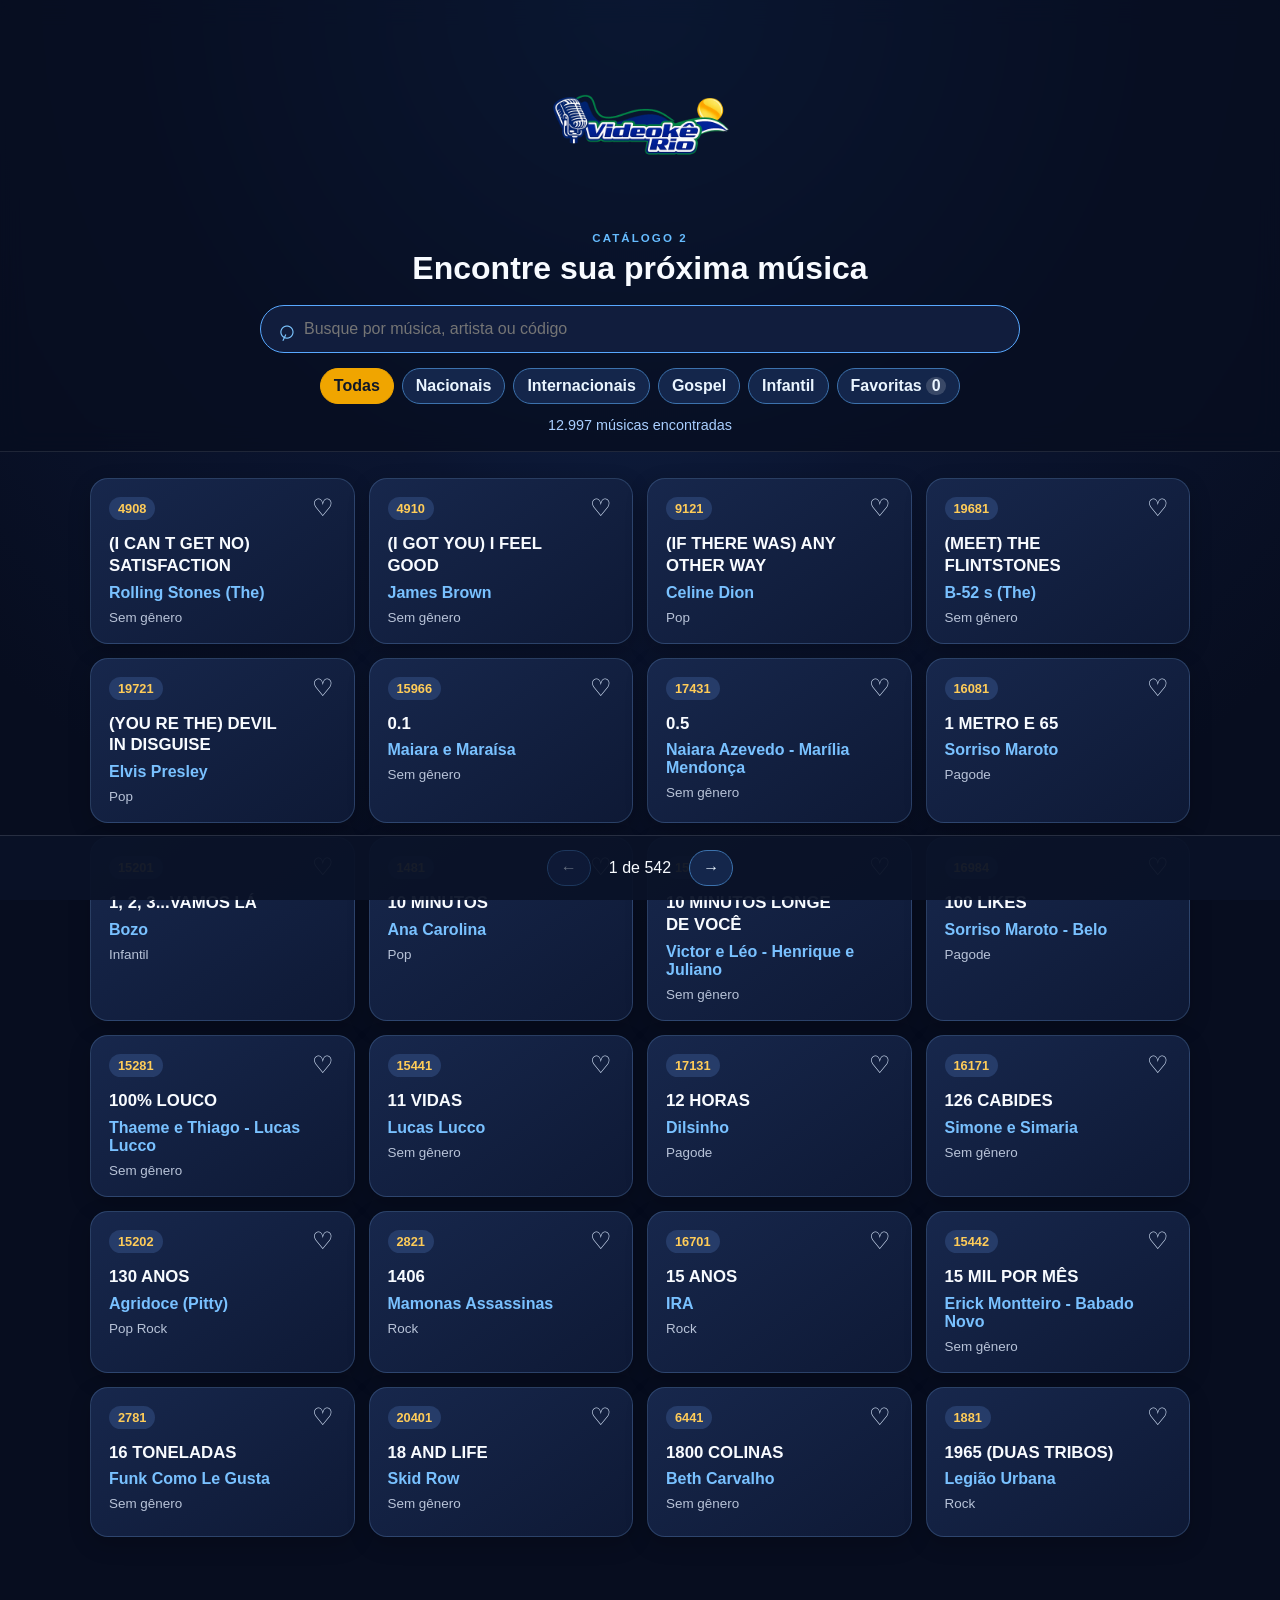
==== Catalogo2/index.html @ ab934371 "Criar Catalogo2" ====
<!doctype html>
<html lang="pt-BR">
<head><meta charset="utf-8"><meta name="viewport" content="width=device-width,initial-scale=1"><meta name="theme-color" content="#0b1530"><title>Catálogo 2 | Videokê Rio</title><link rel="icon" href="../assets/logo.png"><link rel="stylesheet" href="style.css"></head>
<body>
<header class="hero"><img class="logo" src="../assets/logo.png" alt="Videokê Rio"><p class="eyebrow">CATÁLOGO 2</p><h1>Encontre sua próxima música</h1><label class="search" for="busca"><span aria-hidden="true">⌕</span><input id="busca" type="search" placeholder="Busque por música, artista ou código" autocomplete="off"></label><nav class="filters" aria-label="Filtros do catálogo"><button class="filter active" data-filter="todas">Todas</button><button class="filter" data-filter="nacionais">Nacionais</button><button class="filter" data-filter="internacionais">Internacionais</button><button class="filter" data-filter="gospel">Gospel</button><button class="filter" data-filter="infantil">Infantil</button><button class="filter" data-filter="favoritas">Favoritas <span id="favorite-count">0</span></button></nav><p id="summary" class="summary" aria-live="polite">Carregando músicas…</p></header>
<main><section id="catalog" class="catalog" aria-live="polite"></section><p id="empty" class="empty" hidden>Nenhuma música encontrada.</p></main>
<footer class="pager" aria-label="Paginação"><button id="previous" type="button" aria-label="Página anterior">←</button><span id="page">1 de 1</span><button id="next" type="button" aria-label="Próxima página">→</button></footer><script src="script.js"></script>
</body></html>
---- Catalogo2/style.css ----
:root{color-scheme:dark;font-family:Inter,Segoe UI,Arial,sans-serif;background:#070d1f;color:#f8fbff}*{box-sizing:border-box}body{margin:0;padding-bottom:84px;background:radial-gradient(circle at top,#183b73 0,#0b1530 32rem,#070d1f 58rem)}.hero{padding:26px 20px 18px;text-align:center;background:rgba(7,13,31,.78);border-bottom:1px solid rgba(255,255,255,.1);position:sticky;top:0;z-index:2;backdrop-filter:blur(12px)}.logo{display:block;width:min(300px,74vw);height:auto;margin:0 auto 6px}.eyebrow{margin:0;color:#66bcff;letter-spacing:.18em;font-size:.72rem;font-weight:800}h1{margin:6px 0 18px;font-size:clamp(1.35rem,4vw,2rem)}.search{max-width:760px;margin:auto;display:flex;align-items:center;gap:10px;padding:0 16px;border:1px solid #58a8ff;border-radius:999px;background:#111d3d}.search span{font-size:1.8rem;color:#7cc5ff;transform:rotate(-20deg)}.search input{width:100%;border:0;outline:0;background:transparent;color:inherit;padding:14px 0;font-size:1rem}.filters{display:flex;justify-content:center;flex-wrap:wrap;gap:8px;max-width:960px;margin:15px auto 0}.filter,.pager button{border:1px solid #3c72ad;border-radius:999px;background:#14264b;color:#eaf5ff;cursor:pointer;font:inherit;font-weight:700;padding:8px 13px}.filter:hover,.pager button:hover,.filter.active{background:#f0a500;border-color:#f0a500;color:#101827}.filter span{display:inline-grid;place-items:center;min-width:1.25em;padding:0 3px;border-radius:999px;background:rgba(255,255,255,.16)}.summary{margin:13px 0 0;color:#a9cfff;font-size:.9rem}main{width:min(1100px,94vw);margin:26px auto}.catalog{display:grid;grid-template-columns:repeat(auto-fill,minmax(260px,1fr));gap:14px}.song{position:relative;min-height:150px;padding:18px;border:1px solid rgba(139,193,255,.2);border-radius:18px;background:linear-gradient(145deg,#17274c,#0e1935);box-shadow:0 7px 22px rgba(0,0,0,.2)}.code{display:inline-block;padding:4px 9px;border-radius:999px;color:#ffcc58;background:#263c69;font-size:.8rem;font-weight:800}.song h2{margin:13px 38px 7px 0;font-size:1.05rem;line-height:1.3;text-transform:uppercase}.artist{margin:0;color:#79c1ff;font-weight:700}.genre{margin:8px 0 0;color:#b8c3d8;font-size:.84rem}.favorite{position:absolute;top:14px;right:14px;border:0;background:transparent;color:#dbeaff;cursor:pointer;font-size:1.5rem}.favorite.saved{color:#ff6382}.empty{padding:55px 0;text-align:center;color:#b8c3d8}.pager{position:fixed;inset:auto 0 0;z-index:3;display:flex;justify-content:center;align-items:center;gap:18px;padding:14px;background:rgba(10,18,39,.95);border-top:1px solid rgba(255,255,255,.12)}.pager button:disabled{opacity:.4;cursor:default}@media(max-width:580px){.hero{padding:16px 12px 13px}.logo{width:220px}.filters{gap:6px}.filter{padding:7px 10px;font-size:.8rem}.catalog{grid-template-columns:1fr}}
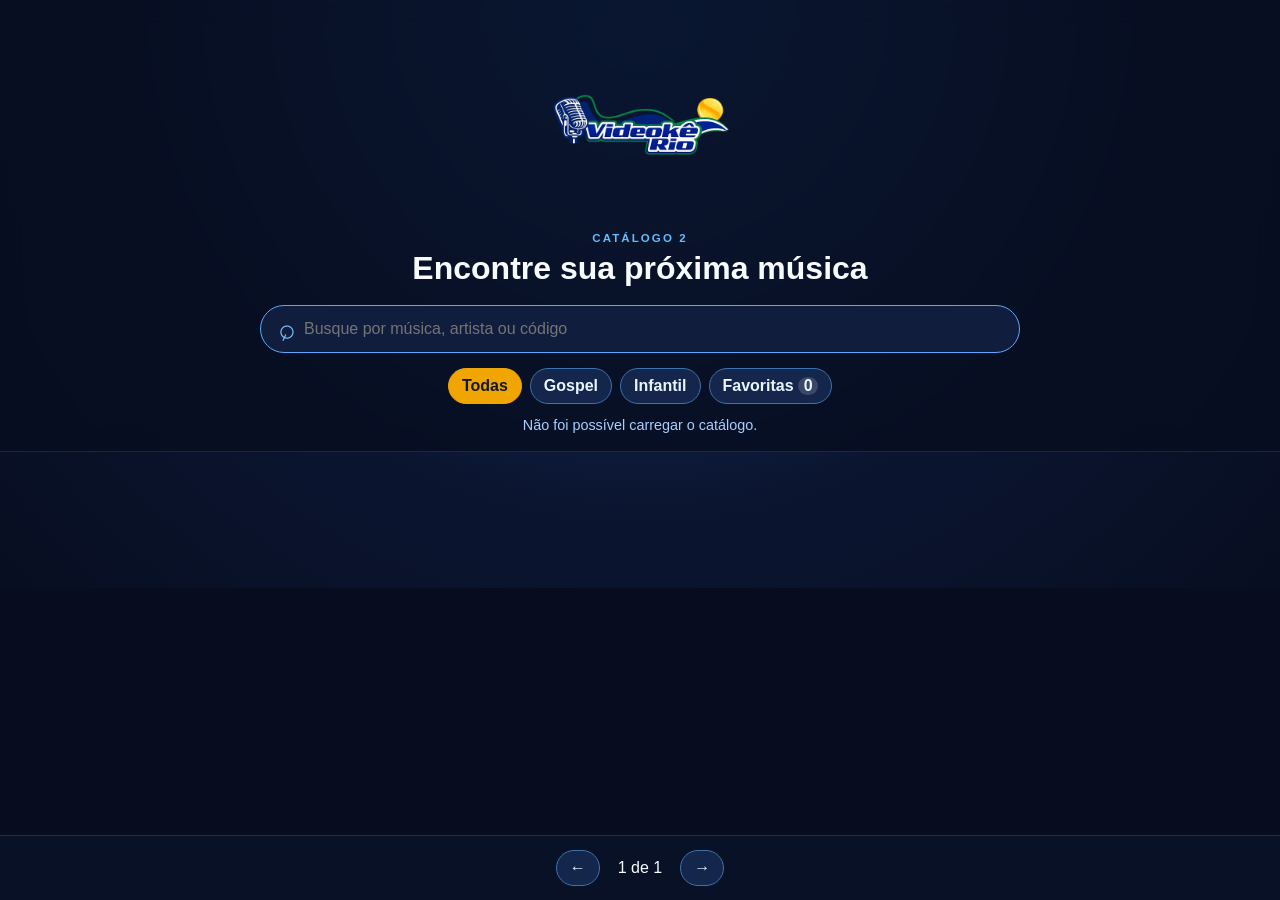
==== commit d336749e: "Atualizar Catalogo2 com nova lista de músicas" ====
--- a/Catalogo2/index.html
+++ b/Catalogo2/index.html
@@ -2,7 +2,7 @@
 <html lang="pt-BR">
 <head><meta charset="utf-8"><meta name="viewport" content="width=device-width,initial-scale=1"><meta name="theme-color" content="#0b1530"><title>Catálogo 2 | Videokê Rio</title><link rel="icon" href="../assets/logo.png"><link rel="stylesheet" href="style.css"></head>
 <body>
-<header class="hero"><img class="logo" src="../assets/logo.png" alt="Videokê Rio"><p class="eyebrow">CATÁLOGO 2</p><h1>Encontre sua próxima música</h1><label class="search" for="busca"><span aria-hidden="true">⌕</span><input id="busca" type="search" placeholder="Busque por música, artista ou código" autocomplete="off"></label><nav class="filters" aria-label="Filtros do catálogo"><button class="filter active" data-filter="todas">Todas</button><button class="filter" data-filter="nacionais">Nacionais</button><button class="filter" data-filter="internacionais">Internacionais</button><button class="filter" data-filter="gospel">Gospel</button><button class="filter" data-filter="infantil">Infantil</button><button class="filter" data-filter="favoritas">Favoritas <span id="favorite-count">0</span></button></nav><p id="summary" class="summary" aria-live="polite">Carregando músicas…</p></header>
+<header class="hero"><img class="logo" src="../assets/logo.png" alt="Videokê Rio"><p class="eyebrow">CATÁLOGO 2</p><h1>Encontre sua próxima música</h1><label class="search" for="busca"><span aria-hidden="true">⌕</span><input id="busca" type="search" placeholder="Busque por música, artista ou código" autocomplete="off"></label><nav class="filters" aria-label="Filtros do catálogo"><button class="filter active" data-filter="todas">Todas</button><button class="filter" data-filter="gospel">Gospel</button><button class="filter" data-filter="infantil">Infantil</button><button class="filter" data-filter="favoritas">Favoritas <span id="favorite-count">0</span></button></nav><p id="summary" class="summary" aria-live="polite">Carregando músicas…</p></header>
 <main><section id="catalog" class="catalog" aria-live="polite"></section><p id="empty" class="empty" hidden>Nenhuma música encontrada.</p></main>
 <footer class="pager" aria-label="Paginação"><button id="previous" type="button" aria-label="Página anterior">←</button><span id="page">1 de 1</span><button id="next" type="button" aria-label="Próxima página">→</button></footer><script src="script.js"></script>
 </body></html>
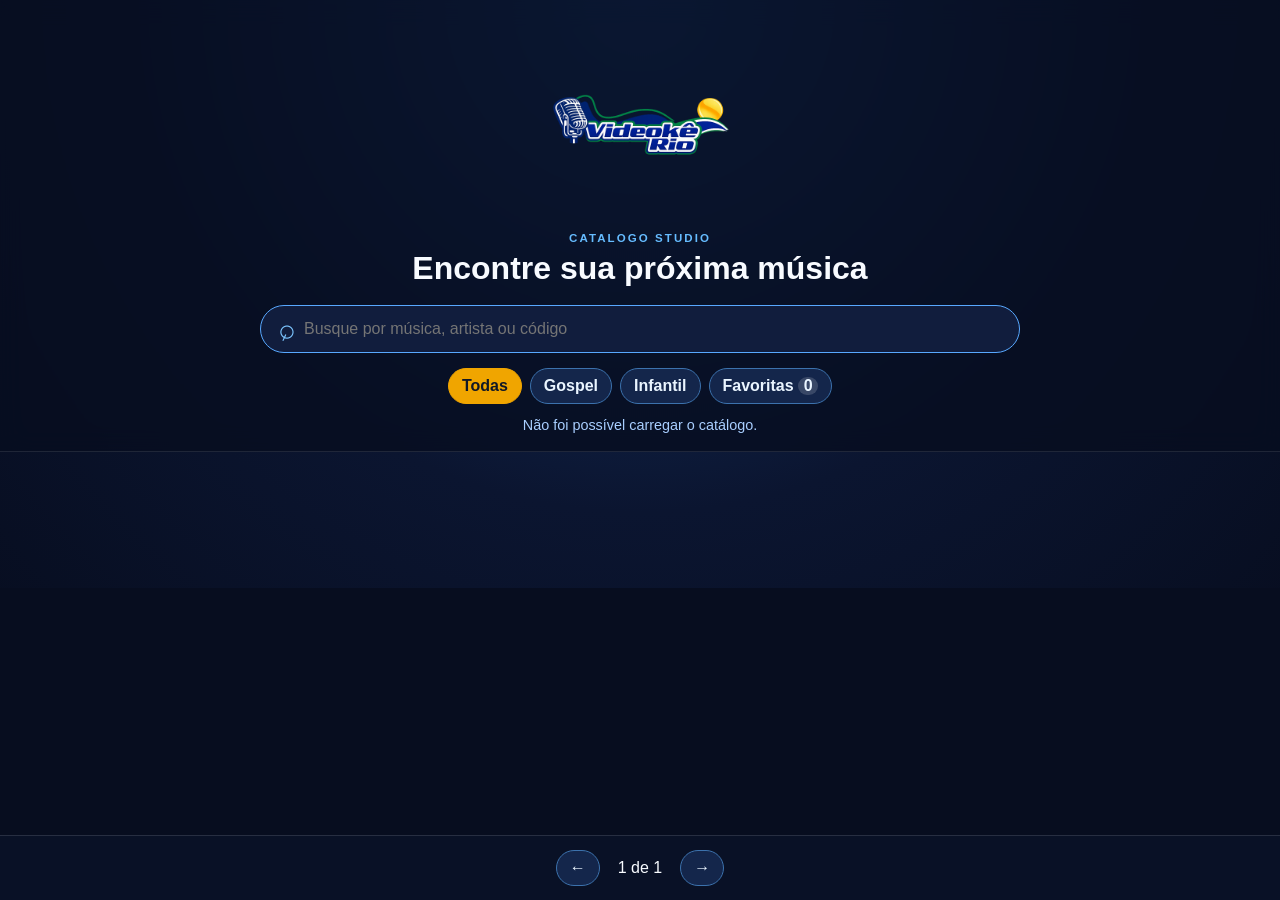
==== commit 2ba1486f: "Renomear Catalogo2 para CATALOGO STUDIO" ====
--- a/Catalogo2/index.html
+++ b/Catalogo2/index.html
@@ -1,8 +1,8 @@
 <!doctype html>
 <html lang="pt-BR">
-<head><meta charset="utf-8"><meta name="viewport" content="width=device-width,initial-scale=1"><meta name="theme-color" content="#0b1530"><title>Catálogo 2 | Videokê Rio</title><link rel="icon" href="../assets/logo.png"><link rel="stylesheet" href="style.css"></head>
+<head><meta charset="utf-8"><meta name="viewport" content="width=device-width,initial-scale=1"><meta name="theme-color" content="#0b1530"><title>CATALOGO STUDIO | Videokê Rio</title><link rel="icon" href="../assets/logo.png"><link rel="stylesheet" href="style.css?v=20260727-mobile"></head>
 <body>
-<header class="hero"><img class="logo" src="../assets/logo.png" alt="Videokê Rio"><p class="eyebrow">CATÁLOGO 2</p><h1>Encontre sua próxima música</h1><label class="search" for="busca"><span aria-hidden="true">⌕</span><input id="busca" type="search" placeholder="Busque por música, artista ou código" autocomplete="off"></label><nav class="filters" aria-label="Filtros do catálogo"><button class="filter active" data-filter="todas">Todas</button><button class="filter" data-filter="gospel">Gospel</button><button class="filter" data-filter="infantil">Infantil</button><button class="filter" data-filter="favoritas">Favoritas <span id="favorite-count">0</span></button></nav><p id="summary" class="summary" aria-live="polite">Carregando músicas…</p></header>
+<header class="hero"><img class="logo" src="../assets/logo.png" alt="Videokê Rio"><p class="eyebrow">CATALOGO STUDIO</p><h1>Encontre sua próxima música</h1><label class="search" for="busca"><span aria-hidden="true">⌕</span><input id="busca" type="search" placeholder="Busque por música, artista ou código" autocomplete="off"></label><nav class="filters" aria-label="Filtros do catálogo"><button class="filter active" data-filter="todas">Todas</button><button class="filter" data-filter="gospel">Gospel</button><button class="filter" data-filter="infantil">Infantil</button><button class="filter" data-filter="favoritas">Favoritas <span id="favorite-count">0</span></button></nav><p id="summary" class="summary" aria-live="polite">Carregando músicas…</p></header>
 <main><section id="catalog" class="catalog" aria-live="polite"></section><p id="empty" class="empty" hidden>Nenhuma música encontrada.</p></main>
-<footer class="pager" aria-label="Paginação"><button id="previous" type="button" aria-label="Página anterior">←</button><span id="page">1 de 1</span><button id="next" type="button" aria-label="Próxima página">→</button></footer><script src="script.js"></script>
+<footer class="pager" aria-label="Paginação"><button id="previous" type="button" aria-label="Página anterior">←</button><span id="page">1 de 1</span><button id="next" type="button" aria-label="Próxima página">→</button></footer><script src="script.js?v=20260727-2"></script>
 </body></html>
--- a/Catalogo2/style.css
+++ b/Catalogo2/style.css
@@ -1 +1,52 @@
-:root{color-scheme:dark;font-family:Inter,Segoe UI,Arial,sans-serif;background:#070d1f;color:#f8fbff}*{box-sizing:border-box}body{margin:0;padding-bottom:84px;background:radial-gradient(circle at top,#183b73 0,#0b1530 32rem,#070d1f 58rem)}.hero{padding:26px 20px 18px;text-align:center;background:rgba(7,13,31,.78);border-bottom:1px solid rgba(255,255,255,.1);position:sticky;top:0;z-index:2;backdrop-filter:blur(12px)}.logo{display:block;width:min(300px,74vw);height:auto;margin:0 auto 6px}.eyebrow{margin:0;color:#66bcff;letter-spacing:.18em;font-size:.72rem;font-weight:800}h1{margin:6px 0 18px;font-size:clamp(1.35rem,4vw,2rem)}.search{max-width:760px;margin:auto;display:flex;align-items:center;gap:10px;padding:0 16px;border:1px solid #58a8ff;border-radius:999px;background:#111d3d}.search span{font-size:1.8rem;color:#7cc5ff;transform:rotate(-20deg)}.search input{width:100%;border:0;outline:0;background:transparent;color:inherit;padding:14px 0;font-size:1rem}.filters{display:flex;justify-content:center;flex-wrap:wrap;gap:8px;max-width:960px;margin:15px auto 0}.filter,.pager button{border:1px solid #3c72ad;border-radius:999px;background:#14264b;color:#eaf5ff;cursor:pointer;font:inherit;font-weight:700;padding:8px 13px}.filter:hover,.pager button:hover,.filter.active{background:#f0a500;border-color:#f0a500;color:#101827}.filter span{display:inline-grid;place-items:center;min-width:1.25em;padding:0 3px;border-radius:999px;background:rgba(255,255,255,.16)}.summary{margin:13px 0 0;color:#a9cfff;font-size:.9rem}main{width:min(1100px,94vw);margin:26px auto}.catalog{display:grid;grid-template-columns:repeat(auto-fill,minmax(260px,1fr));gap:14px}.song{position:relative;min-height:150px;padding:18px;border:1px solid rgba(139,193,255,.2);border-radius:18px;background:linear-gradient(145deg,#17274c,#0e1935);box-shadow:0 7px 22px rgba(0,0,0,.2)}.code{display:inline-block;padding:4px 9px;border-radius:999px;color:#ffcc58;background:#263c69;font-size:.8rem;font-weight:800}.song h2{margin:13px 38px 7px 0;font-size:1.05rem;line-height:1.3;text-transform:uppercase}.artist{margin:0;color:#79c1ff;font-weight:700}.genre{margin:8px 0 0;color:#b8c3d8;font-size:.84rem}.favorite{position:absolute;top:14px;right:14px;border:0;background:transparent;color:#dbeaff;cursor:pointer;font-size:1.5rem}.favorite.saved{color:#ff6382}.empty{padding:55px 0;text-align:center;color:#b8c3d8}.pager{position:fixed;inset:auto 0 0;z-index:3;display:flex;justify-content:center;align-items:center;gap:18px;padding:14px;background:rgba(10,18,39,.95);border-top:1px solid rgba(255,255,255,.12)}.pager button:disabled{opacity:.4;cursor:default}@media(max-width:580px){.hero{padding:16px 12px 13px}.logo{width:220px}.filters{gap:6px}.filter{padding:7px 10px;font-size:.8rem}.catalog{grid-template-columns:1fr}}
+:root { color-scheme: dark; font-family: Inter, "Segoe UI", Arial, sans-serif; background: #070d1f; color: #f8fbff; }
+* { box-sizing: border-box; }
+body { margin: 0; padding-bottom: 84px; background: radial-gradient(circle at top, #183b73 0, #0b1530 32rem, #070d1f 58rem); }
+.hero { position: sticky; top: 0; z-index: 2; padding: 26px 20px 18px; text-align: center; background: rgba(7, 13, 31, .78); border-bottom: 1px solid rgba(255,255,255,.1); backdrop-filter: blur(12px); }
+.logo { display: block; width: min(300px, 74vw); height: auto; margin: 0 auto 6px; }
+.eyebrow { margin: 0; color: #66bcff; letter-spacing: .18em; font-size: .72rem; font-weight: 800; }
+h1 { margin: 6px 0 18px; font-size: clamp(1.35rem, 4vw, 2rem); }
+.search { display: flex; align-items: center; gap: 10px; max-width: 760px; margin: auto; padding: 0 16px; border: 1px solid #58a8ff; border-radius: 999px; background: #111d3d; }
+.search span { font-size: 1.8rem; color: #7cc5ff; transform: rotate(-20deg); }
+.search input { width: 100%; padding: 14px 0; border: 0; outline: 0; background: transparent; color: inherit; font-size: 1rem; }
+.filters { display: flex; justify-content: center; flex-wrap: wrap; gap: 8px; max-width: 960px; margin: 15px auto 0; }
+.filter, .pager button { padding: 8px 13px; border: 1px solid #3c72ad; border-radius: 999px; background: #14264b; color: #eaf5ff; cursor: pointer; font: inherit; font-weight: 700; }
+.filter:hover, .pager button:hover, .filter.active { background: #f0a500; border-color: #f0a500; color: #101827; }
+.filter span { display: inline-grid; place-items: center; min-width: 1.25em; padding: 0 3px; border-radius: 999px; background: rgba(255,255,255,.16); }
+.summary { margin: 13px 0 0; color: #a9cfff; font-size: .9rem; }
+main { width: min(1100px, 94vw); margin: 26px auto; }
+.catalog { display: grid; grid-template-columns: repeat(auto-fill, minmax(260px, 1fr)); gap: 14px; }
+.song { position: relative; min-height: 150px; padding: 18px; border: 1px solid rgba(139,193,255,.2); border-radius: 18px; background: linear-gradient(145deg, #17274c, #0e1935); box-shadow: 0 7px 22px rgba(0,0,0,.2); }
+.code { display: inline-block; padding: 4px 9px; border-radius: 999px; color: #ffcc58; background: #263c69; font-size: .8rem; font-weight: 800; }
+.song h2 { margin: 13px 38px 7px 0; font-size: 1.05rem; line-height: 1.3; text-transform: uppercase; }
+.artist { margin: 0; color: #79c1ff; font-weight: 700; }
+.genre { margin: 8px 0 0; color: #b8c3d8; font-size: .84rem; }
+.favorite { position: absolute; top: 14px; right: 14px; border: 0; background: transparent; color: #dbeaff; cursor: pointer; font-size: 1.5rem; }
+.favorite.saved { color: #ff6382; }
+.empty { padding: 55px 0; text-align: center; color: #b8c3d8; }
+.pager { position: fixed; inset: auto 0 0; z-index: 3; display: flex; justify-content: center; align-items: center; gap: 18px; padding: 14px; background: rgba(10,18,39,.95); border-top: 1px solid rgba(255,255,255,.12); }
+.pager button:disabled { opacity: .4; cursor: default; }
+
+@media (max-width: 580px) {
+  body { padding-bottom: 72px; }
+  .hero { padding: 10px 12px 12px; }
+  .logo { width: 150px; margin-bottom: 0; }
+  .eyebrow { font-size: .64rem; letter-spacing: .14em; }
+  .hero h1 { margin: 4px 0 12px; font-size: 1.3rem; line-height: 1.2; }
+  .search { gap: 7px; padding: 0 13px; }
+  .search span { font-size: 1.45rem; }
+  .search input { padding: 11px 0; font-size: .9rem; }
+  .search input::placeholder { font-size: .82rem; }
+  .filters { gap: 6px; margin-top: 11px; }
+  .filter { padding: 7px 10px; font-size: .76rem; }
+  .summary { margin-top: 10px; font-size: .82rem; }
+  main { width: calc(100% - 20px); margin: 14px auto 20px; }
+  .catalog { grid-template-columns: 1fr; gap: 10px; }
+  .song { min-height: 128px; padding: 15px; border-radius: 16px; }
+  .song h2 { margin: 10px 36px 6px 0; font-size: 1rem; }
+  .artist { font-size: .92rem; }
+  .genre { margin-top: 6px; font-size: .78rem; }
+  .favorite { top: 11px; right: 12px; font-size: 1.4rem; }
+  .pager { gap: 14px; padding: 9px; }
+  .pager button { padding: 7px 12px; }
+  .pager #page { font-size: .9rem; }
+}
